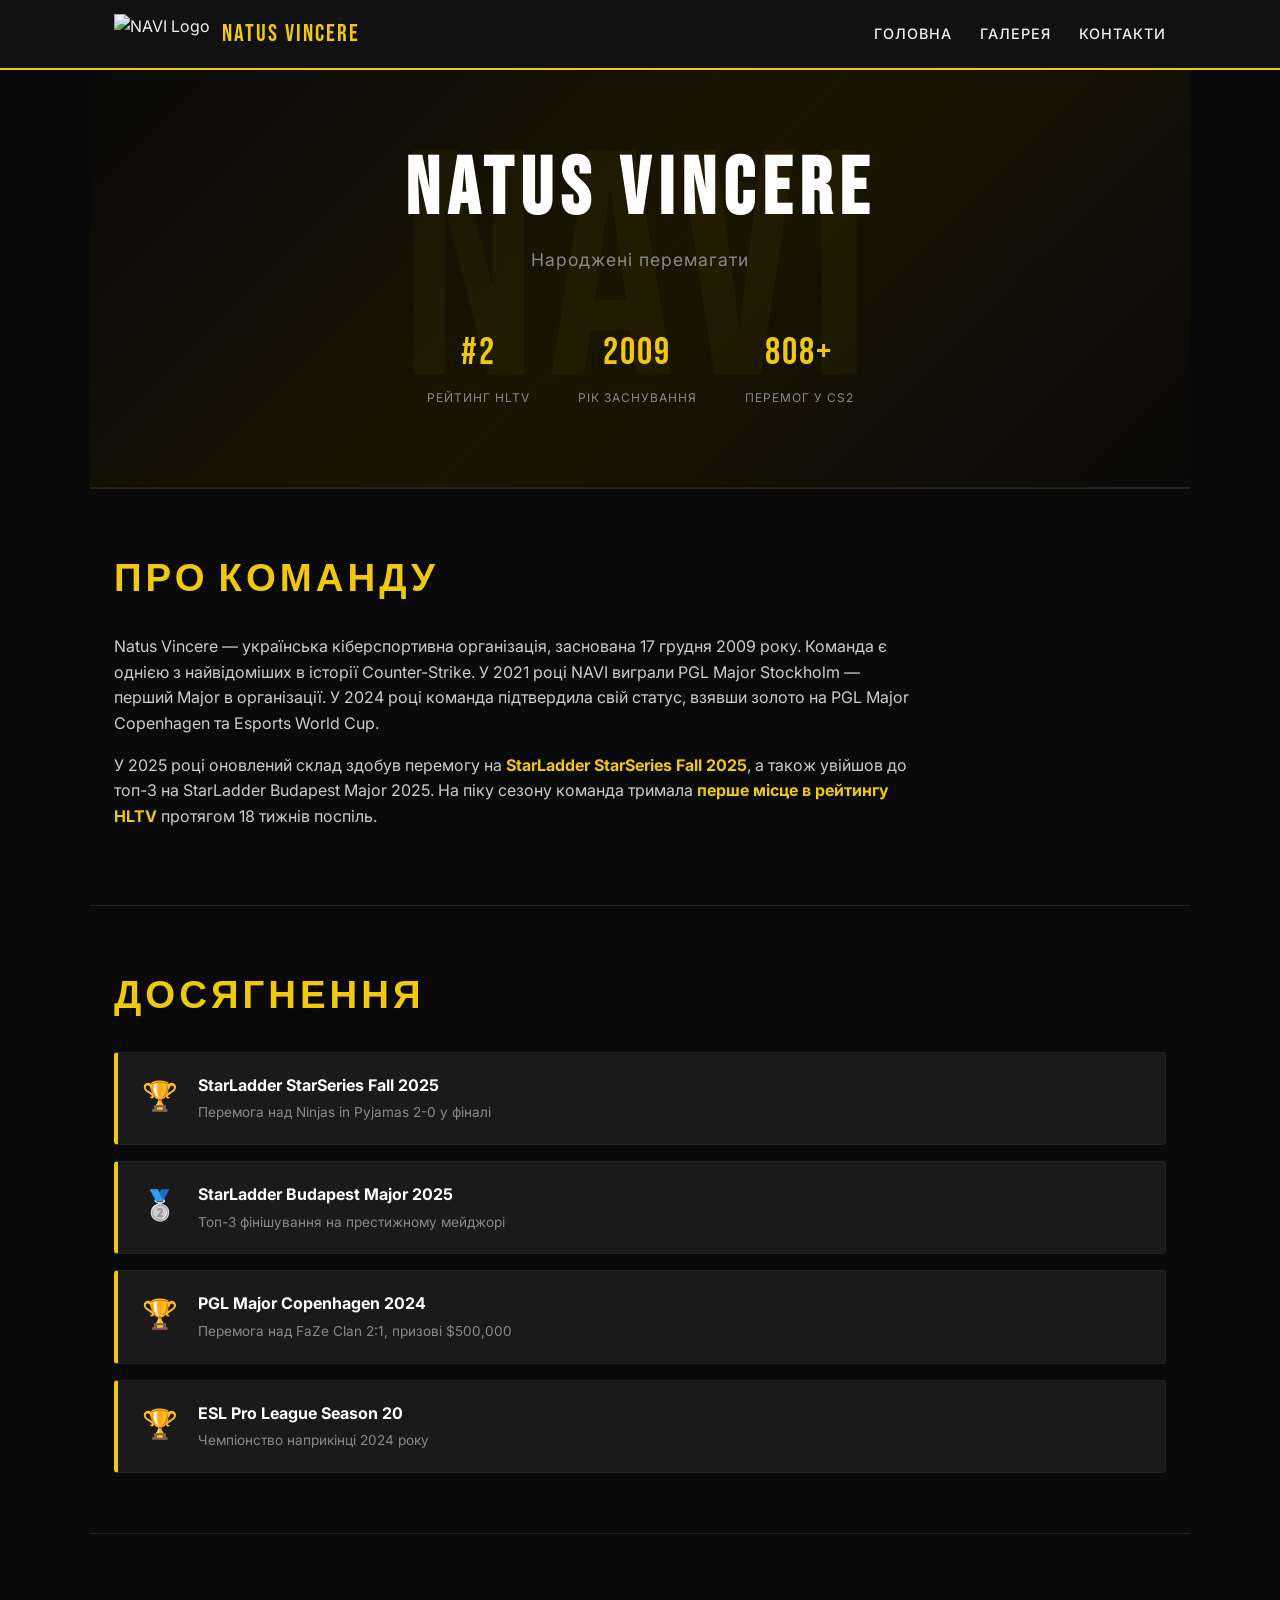
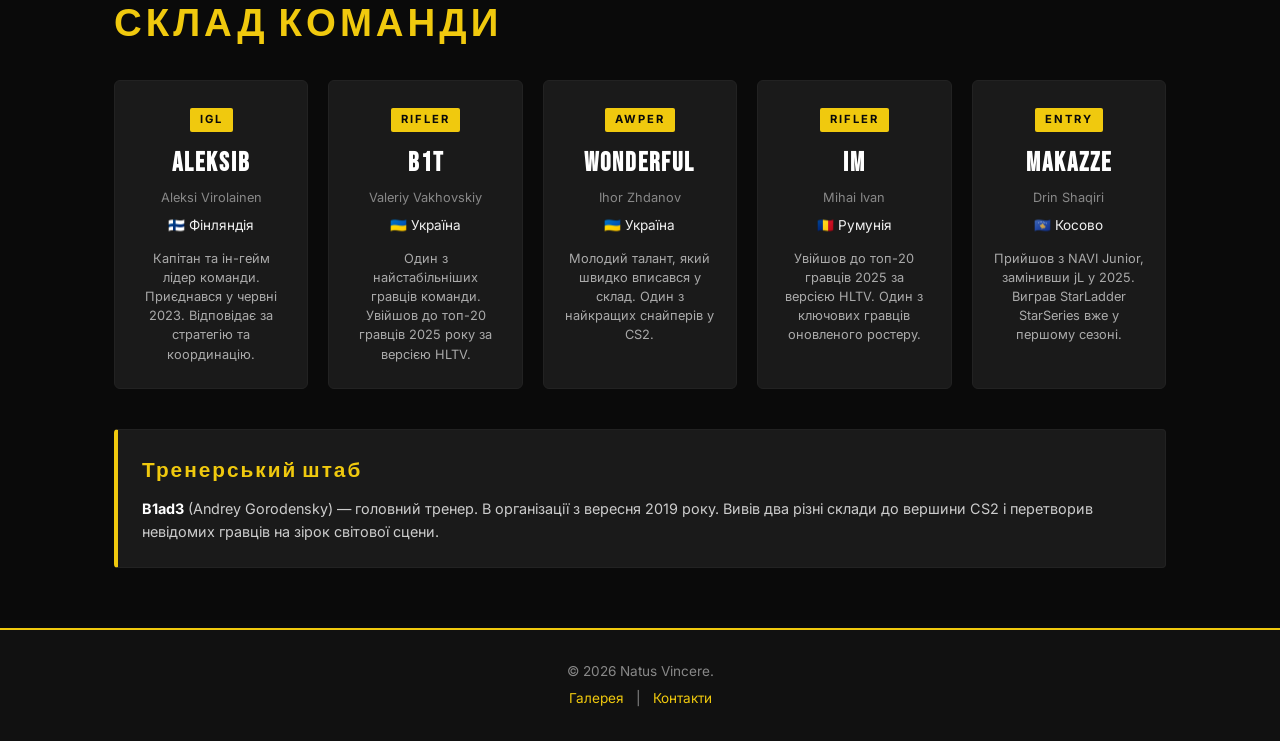
==== index.html @ b93cf388 "Add HTML and CSS project files" ====
<!DOCTYPE html>
<html lang="uk">
<head>
    <meta charset="UTF-8">
    <meta name="viewport" content="width=device-width, initial-scale=1.0">
    <title>NAVI CS2 — Natus Vincere</title>
    <link rel="stylesheet" href="style.css">
</head>
<body>

    <header>
        <nav>
            <div class="logo-area">
                <img src="photo/navi-logo.png" alt="NAVI Logo" class="nav-logo">
                <span class="team-name">NATUS VINCERE</span>
            </div>
            <ul class="nav-links">
                <li><a href="index.html">Головна</a></li>
                <li><a href="pages/gallery.html">Галерея</a></li>
                <li><a href="pages/contact.html">Контакти</a></li>
            </ul>
        </nav>
    </header>

    <main>

        <section class="hero">
            <div class="hero-content">
                <h1>NATUS VINCERE</h1>
                <p class="hero-subtitle">Народжені перемагати</p>
                <div class="hero-stats">
                    <div class="stat">
                        <span class="stat-number">#2</span>
                        <span class="stat-label">Рейтинг HLTV</span>
                    </div>
                    <div class="stat">
                        <span class="stat-number">2009</span>
                        <span class="stat-label">Рік заснування</span>
                    </div>
                    <div class="stat">
                        <span class="stat-number">808+</span>
                        <span class="stat-label">Перемог у CS2</span>
                    </div>
                </div>
            </div>
        </section>

        <section class="about">
            <h2>Про команду</h2>
            <p>
                Natus Vincere — українська кіберспортивна організація, заснована 17 грудня 2009 року.
                Команда є однією з найвідоміших в історії Counter-Strike. У 2021 році NAVI виграли
                PGL Major Stockholm — перший Major в організації. У 2024 році команда підтвердила
                свій статус, взявши золото на PGL Major Copenhagen та Esports World Cup.
            </p>
            <p>
                У 2025 році оновлений склад здобув перемогу на <strong>StarLadder StarSeries Fall 2025</strong>,
                а також увійшов до топ-3 на StarLadder Budapest Major 2025. На піку сезону команда
                тримала <strong>перше місце в рейтингу HLTV</strong> протягом 18 тижнів поспіль.
            </p>
        </section>

        <section class="achievements">
            <h2>Досягнення</h2>
            <ul class="achievements-list">
                <li>
                    <span class="trophy">🏆</span>
                    <div>
                        <strong>StarLadder StarSeries Fall 2025</strong>
                        <p>Перемога над Ninjas in Pyjamas 2-0 у фіналі</p>
                    </div>
                </li>
                <li>
                    <span class="trophy">🥈</span>
                    <div>
                        <strong>StarLadder Budapest Major 2025</strong>
                        <p>Топ-3 фінішування на престижному мейджорі</p>
                    </div>
                </li>
                <li>
                    <span class="trophy">🏆</span>
                    <div>
                        <strong>PGL Major Copenhagen 2024</strong>
                        <p>Перемога над FaZe Clan 2:1, призові $500,000</p>
                    </div>
                </li>
                <li>
                    <span class="trophy">🏆</span>
                    <div>
                        <strong>ESL Pro League Season 20</strong>
                        <p>Чемпіонство наприкінці 2024 року</p>
                    </div>
                </li>
            </ul>
        </section>

        <section class="roster">
            <h2>Склад команди</h2>
            <div class="players-grid">

                <article class="player-card">
                    <div class="player-role">IGL</div>
                    <h3 class="player-nick">Aleksib</h3>
                    <p class="player-fullname">Aleksi Virolainen</p>
                    <p class="player-country">🇫🇮 Фінляндія</p>
                    <p class="player-desc">Капітан та ін-гейм лідер команди. Приєднався у червні 2023. Відповідає за стратегію та координацію.</p>
                </article>

                <article class="player-card">
                    <div class="player-role">Rifler</div>
                    <h3 class="player-nick">b1t</h3>
                    <p class="player-fullname">Valeriy Vakhovskiy</p>
                    <p class="player-country">🇺🇦 Україна</p>
                    <p class="player-desc">Один з найстабільніших гравців команди. Увійшов до топ-20 гравців 2025 року за версією HLTV.</p>
                </article>

                <article class="player-card">
                    <div class="player-role">AWPer</div>
                    <h3 class="player-nick">w0nderful</h3>
                    <p class="player-fullname">Ihor Zhdanov</p>
                    <p class="player-country">🇺🇦 Україна</p>
                    <p class="player-desc">Молодий талант, який швидко вписався у склад. Один з найкращих снайперів у CS2.</p>
                </article>

                <article class="player-card">
                    <div class="player-role">Rifler</div>
                    <h3 class="player-nick">iM</h3>
                    <p class="player-fullname">Mihai Ivan</p>
                    <p class="player-country">🇷🇴 Румунія</p>
                    <p class="player-desc">Увійшов до топ-20 гравців 2025 за версією HLTV. Один з ключових гравців оновленого ростеру.</p>
                </article>

                <article class="player-card">
                    <div class="player-role">Entry</div>
                    <h3 class="player-nick">makazze</h3>
                    <p class="player-fullname">Drin Shaqiri</p>
                    <p class="player-country">🇽🇰 Косово</p>
                    <p class="player-desc">Прийшов з NAVI Junior, замінивши jL у 2025. Виграв StarLadder StarSeries вже у першому сезоні.</p>
                </article>

            </div>

            <div class="coach-block">
                <h3>Тренерський штаб</h3>
                <p><strong>B1ad3</strong> (Andrey Gorodensky) — головний тренер. В організації з вересня 2019 року.
                Вивів два різні склади до вершини CS2 і перетворив невідомих гравців на зірок світової сцени.</p>
            </div>
        </section>

    </main>

    <footer>
        <p>© 2026 Natus Vincere.</p>
        <p>
            <a href="pages/gallery.html">Галерея</a> |
            <a href="pages/contact.html">Контакти</a>
        </p>
    </footer>

</body>
</html>
---- style.css ----
@import url('https://fonts.googleapis.com/css2?family=Bebas+Neue&family=Inter:wght@400;500;600;700&display=swap');

*, *::before, *::after {
    margin: 0;
    padding: 0;
    box-sizing: border-box;
}

:root {
    --yellow: #f0c90e;
    --yellow-dark: #c9a800;
    --black: #0a0a0a;
    --dark: #111111;
    --dark2: #1a1a1a;
    --dark3: #222222;
    --gray: #888888;
    --light: #f0f0f0;
    --white: #ffffff;
    --font-display: 'Bebas Neue', sans-serif;
    --font-body: 'Inter', sans-serif;
}

html {
    scroll-behavior: smooth;
}

body {
    background-color: var(--black);
    color: var(--light);
    font-family: var(--font-body);
    line-height: 1.6;
}

/* --- Header & Nav --- */
header {
    background-color: var(--dark);
    border-bottom: 2px solid var(--yellow);
    position: sticky;
    top: 0;
    z-index: 100;
}

nav {
    max-width: 1100px;
    margin: 0 auto;
    padding: 14px 24px;
    display: flex;
    align-items: center;
    justify-content: space-between;
}

.logo-area {
    display: flex;
    align-items: center;
    gap: 12px;
}

.nav-logo {
    height: 40px;
    width: auto;
    object-fit: contain;
}

.team-name {
    font-family: var(--font-display);
    font-size: 1.5rem;
    color: var(--yellow);
    letter-spacing: 2px;
}

.nav-links {
    list-style: none;
    display: flex;
    gap: 28px;
}

.nav-links a {
    color: var(--light);
    text-decoration: none;
    font-size: 0.9rem;
    font-weight: 500;
    letter-spacing: 1px;
    text-transform: uppercase;
    transition: color 0.2s;
}

.nav-links a:hover {
    color: var(--yellow);
}

/* --- Hero --- */
.hero {
    background: linear-gradient(135deg, #0a0a0a 0%, #1a1500 50%, #0a0a0a 100%);
    border-bottom: 1px solid var(--dark3);
    padding: 80px 24px;
    text-align: center;
    position: relative;
    overflow: hidden;
}

.hero::before {
    content: 'NAVI';
    position: absolute;
    font-family: var(--font-display);
    font-size: 20rem;
    color: rgba(240, 201, 14, 0.04);
    top: 50%;
    left: 50%;
    transform: translate(-50%, -50%);
    pointer-events: none;
    letter-spacing: 10px;
}

.hero-content {
    max-width: 700px;
    margin: 0 auto;
    position: relative;
}

.hero-tag {
    font-size: 0.8rem;
    letter-spacing: 3px;
    text-transform: uppercase;
    color: var(--yellow);
    margin-bottom: 16px;
}

.hero h1 {
    font-family: var(--font-display);
    font-size: 5rem;
    color: var(--white);
    letter-spacing: 8px;
    line-height: 1;
    margin-bottom: 16px;
}

.hero-subtitle {
    font-size: 1.1rem;
    color: var(--gray);
    margin-bottom: 48px;
    letter-spacing: 1px;
}

.hero-stats {
    display: flex;
    justify-content: center;
    gap: 48px;
}

.stat {
    display: flex;
    flex-direction: column;
    align-items: center;
    gap: 4px;
}

.stat-number {
    font-family: var(--font-display);
    font-size: 2.4rem;
    color: var(--yellow);
    letter-spacing: 2px;
}

.stat-label {
    font-size: 0.75rem;
    text-transform: uppercase;
    letter-spacing: 1px;
    color: var(--gray);
}

/* --- Sections --- */
main section {
    max-width: 1100px;
    margin: 0 auto;
    padding: 60px 24px;
}

main section + section {
    border-top: 1px solid var(--dark3);
}

h2 {
    font-family: var(--font-display);
    font-size: 2.4rem;
    letter-spacing: 4px;
    color: var(--yellow);
    margin-bottom: 24px;
    text-transform: uppercase;
}

/* --- About --- */
.about p {
    font-size: 1rem;
    color: #cccccc;
    margin-bottom: 16px;
    max-width: 800px;
}

.about strong {
    color: var(--yellow);
}

/* --- Achievements --- */
.achievements-list {
    list-style: none;
    display: flex;
    flex-direction: column;
    gap: 16px;
}

.achievements-list li {
    display: flex;
    align-items: flex-start;
    gap: 20px;
    background: var(--dark2);
    border: 1px solid var(--dark3);
    border-left: 4px solid var(--yellow);
    padding: 20px 24px;
    border-radius: 4px;
    transition: background 0.2s;
}

.achievements-list li:hover {
    background: var(--dark3);
}

.trophy {
    font-size: 1.8rem;
    flex-shrink: 0;
}

.achievements-list strong {
    font-size: 1rem;
    color: var(--white);
    display: block;
    margin-bottom: 4px;
}

.achievements-list p {
    font-size: 0.85rem;
    color: var(--gray);
}

/* --- Roster --- */
.players-grid {
    display: grid;
    grid-template-columns: repeat(auto-fill, minmax(190px, 1fr));
    gap: 20px;
    margin-bottom: 40px;
}

.player-card {
    background: var(--dark2);
    border: 1px solid var(--dark3);
    padding: 24px 20px;
    border-radius: 6px;
    text-align: center;
    transition: border-color 0.2s, transform 0.2s;
}

.player-card:hover {
    border-color: var(--yellow);
    transform: translateY(-4px);
}

.player-role {
    display: inline-block;
    background: var(--yellow);
    color: var(--black);
    font-size: 0.7rem;
    font-weight: 700;
    letter-spacing: 2px;
    text-transform: uppercase;
    padding: 3px 10px;
    border-radius: 2px;
    margin-bottom: 12px;
}

.player-nick {
    font-family: var(--font-display);
    font-size: 1.6rem;
    letter-spacing: 2px;
    color: var(--white);
    margin-bottom: 4px;
}

.player-fullname {
    font-size: 0.8rem;
    color: var(--gray);
    margin-bottom: 6px;
}

.player-country {
    font-size: 0.85rem;
    margin-bottom: 12px;
}

.player-desc {
    font-size: 0.8rem;
    color: #aaaaaa;
    line-height: 1.5;
}

.coach-block {
    background: var(--dark2);
    border: 1px solid var(--dark3);
    border-left: 4px solid var(--yellow);
    padding: 24px;
    border-radius: 4px;
}

.coach-block h3 {
    font-family: var(--font-display);
    font-size: 1.3rem;
    letter-spacing: 2px;
    color: var(--yellow);
    margin-bottom: 10px;
}

.coach-block p {
    font-size: 0.9rem;
    color: #cccccc;
}

.coach-block strong {
    color: var(--white);
}

/* --- Sub-pages --- */
.page-section {
    max-width: 1100px;
    margin: 0 auto;
    padding: 60px 24px;
}

.page-desc {
    color: var(--gray);
    margin-bottom: 40px;
    font-size: 1rem;
}

/* Gallery */
.gallery-grid {
    display: grid;
    grid-template-columns: repeat(auto-fill, minmax(300px, 1fr));
    gap: 20px;
}

.gallery-item {
    background: var(--dark2);
    border: 1px solid var(--dark3);
    border-radius: 6px;
    overflow: hidden;
    transition: border-color 0.2s;
}

.gallery-item:hover {
    border-color: var(--yellow);
}

.gallery-item img {
    width: 100%;
    height: 200px;
    object-fit: cover;
    display: block;
}

.gallery-item figcaption {
    padding: 12px 16px;
    font-size: 0.85rem;
    color: var(--gray);
}

/* Contacts */
.contact-grid {
    display: grid;
    grid-template-columns: repeat(auto-fill, minmax(240px, 1fr));
    gap: 20px;
}

.contact-card {
    background: var(--dark2);
    border: 1px solid var(--dark3);
    padding: 24px;
    border-radius: 6px;
    transition: border-color 0.2s;
}

.contact-card:hover {
    border-color: var(--yellow);
}

.contact-card h3 {
    font-family: var(--font-display);
    font-size: 1.1rem;
    letter-spacing: 2px;
    color: var(--yellow);
    margin-bottom: 10px;
}

.contact-card a {
    color: var(--light);
    text-decoration: none;
    font-size: 0.95rem;
}

.contact-card a:hover {
    color: var(--yellow);
    text-decoration: underline;
}

.contact-card p {
    font-size: 0.95rem;
    color: #cccccc;
}

/* --- Footer --- */
footer {
    background: var(--dark);
    border-top: 2px solid var(--yellow);
    text-align: center;
    padding: 28px 24px;
    color: var(--gray);
    font-size: 0.85rem;
    line-height: 2;
}

footer a {
    color: var(--yellow);
    text-decoration: none;
    margin: 0 8px;
}

footer a:hover {
    text-decoration: underline;
}

/* --- Responsive --- */
@media (max-width: 768px) {
    .hero h1 {
        font-size: 3rem;
    }

    .hero-stats {
        gap: 24px;
    }

    nav {
        flex-direction: column;
        gap: 16px;
    }

    .nav-links {
        gap: 16px;
    }
}
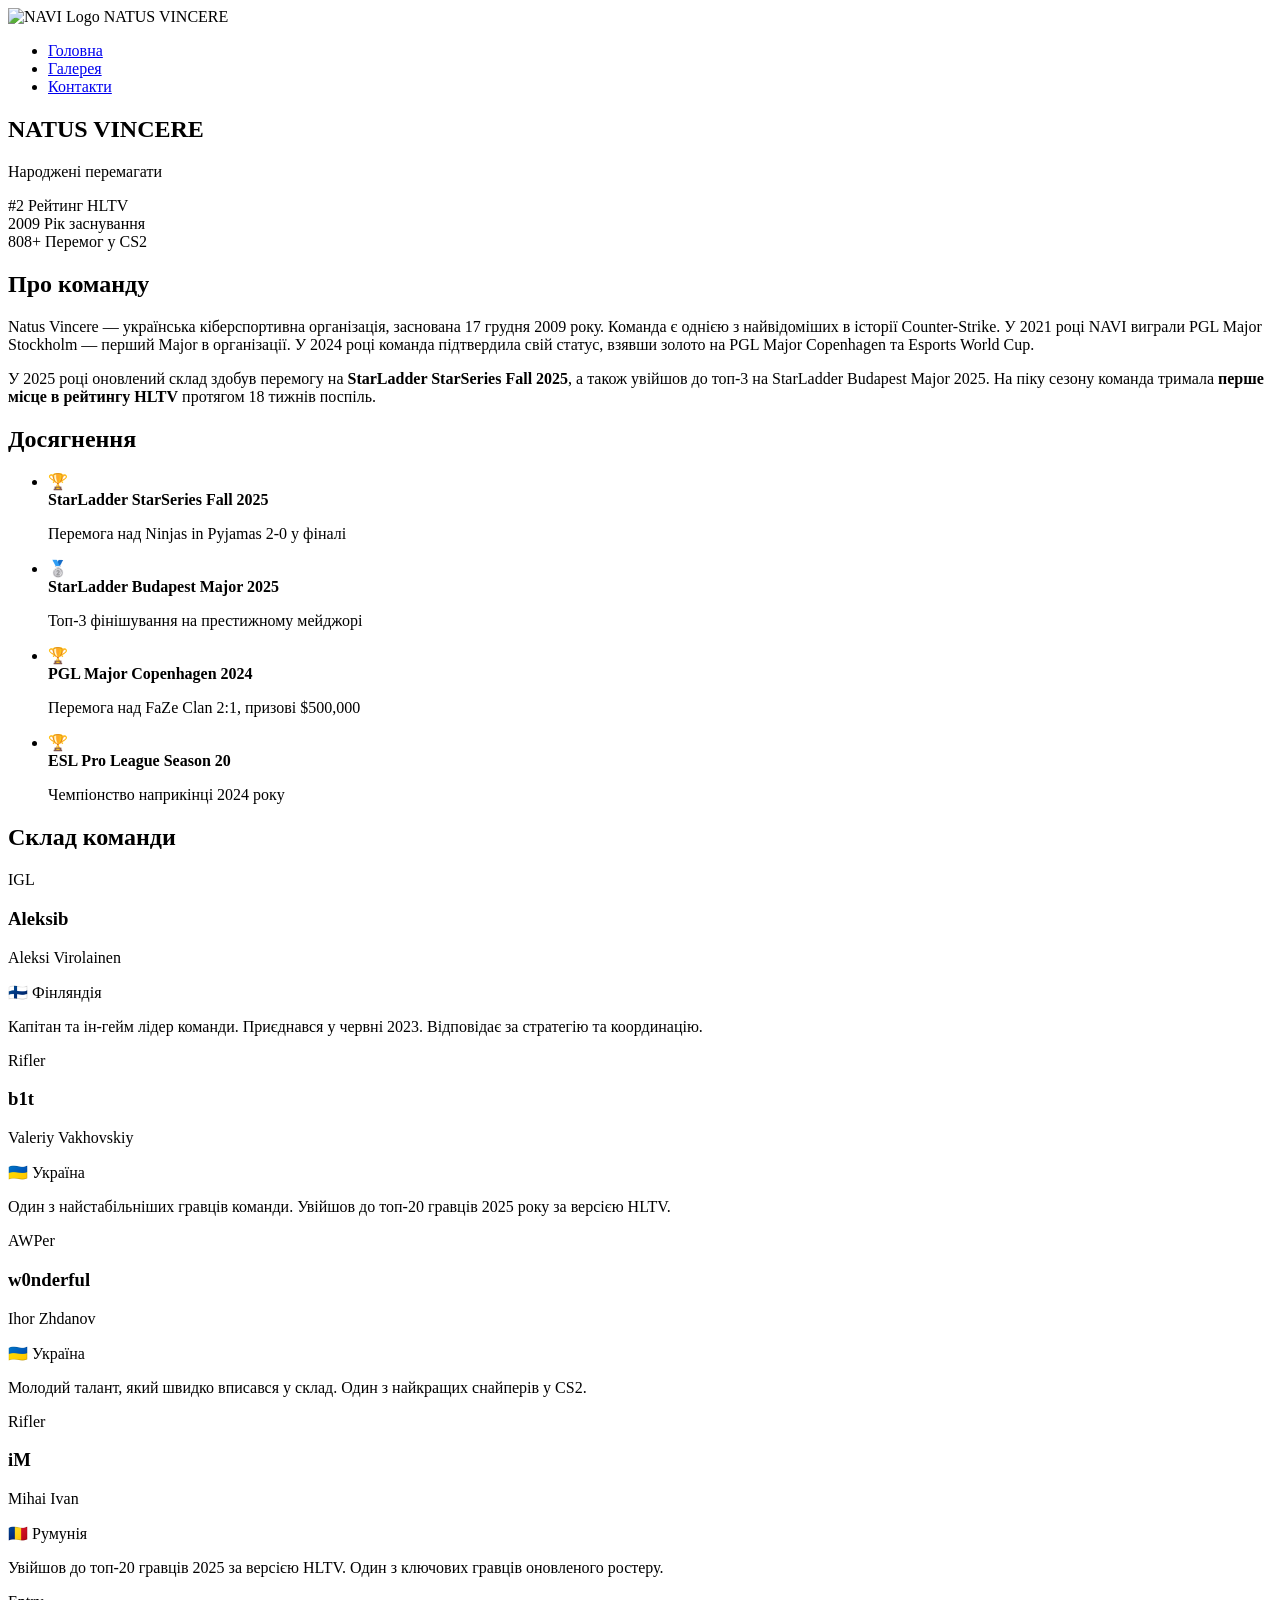
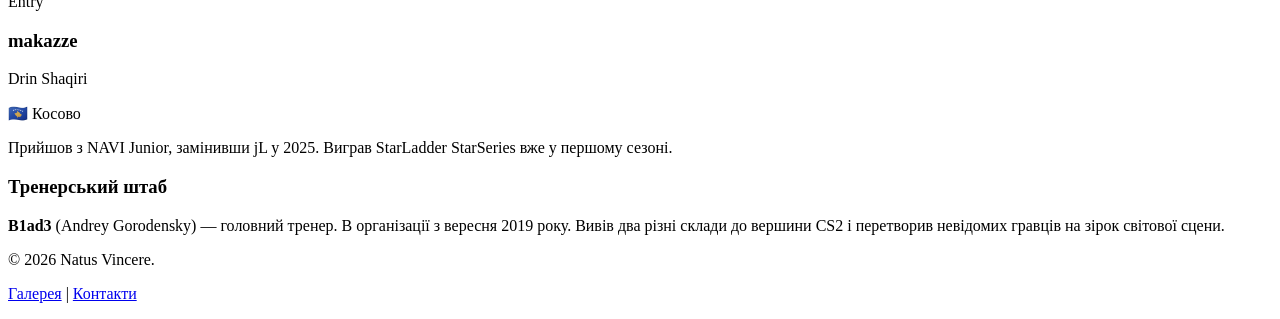
==== commit 2c5bfa54: "Homework 21.1 - HTML only without CSS" ====
--- a/index.html
+++ b/index.html
@@ -4,7 +4,7 @@
     <meta charset="UTF-8">
     <meta name="viewport" content="width=device-width, initial-scale=1.0">
     <title>NAVI CS2 — Natus Vincere</title>
-    <link rel="stylesheet" href="style.css">
+   
 </head>
 <body>
 
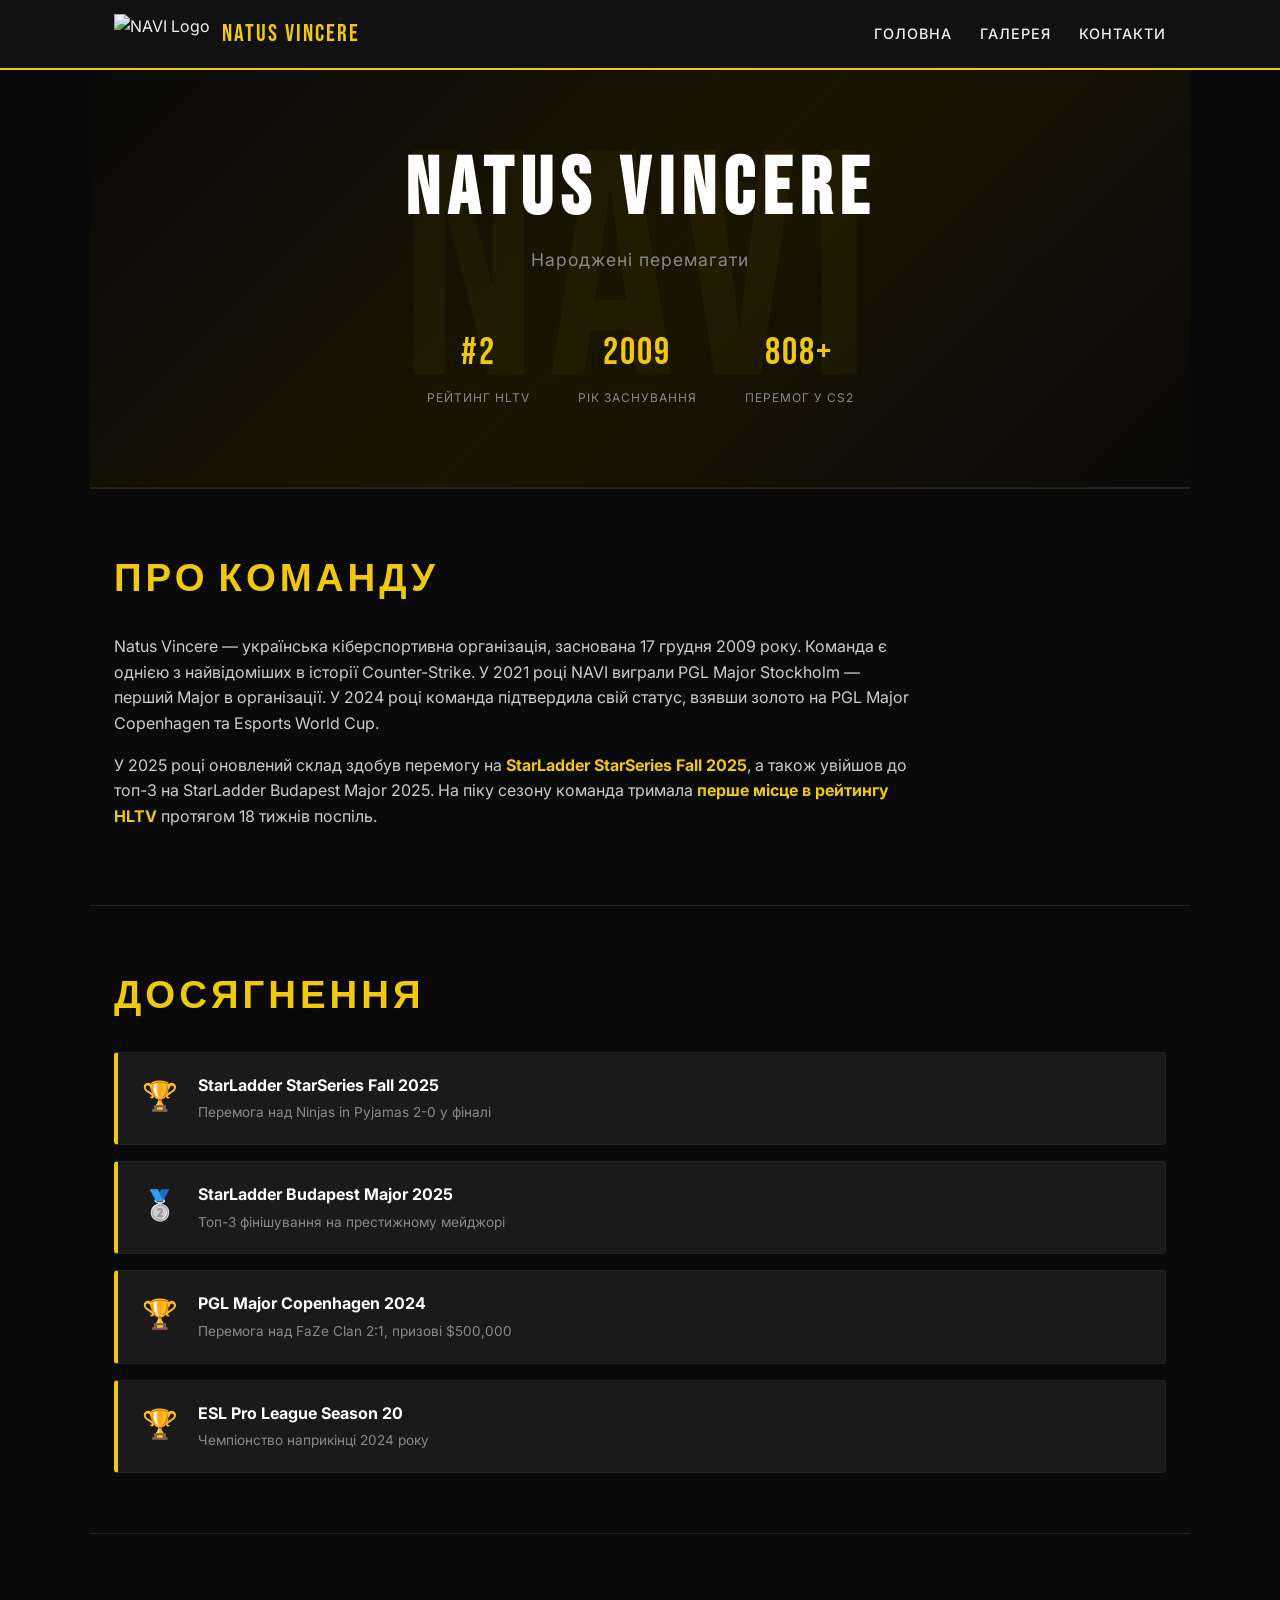
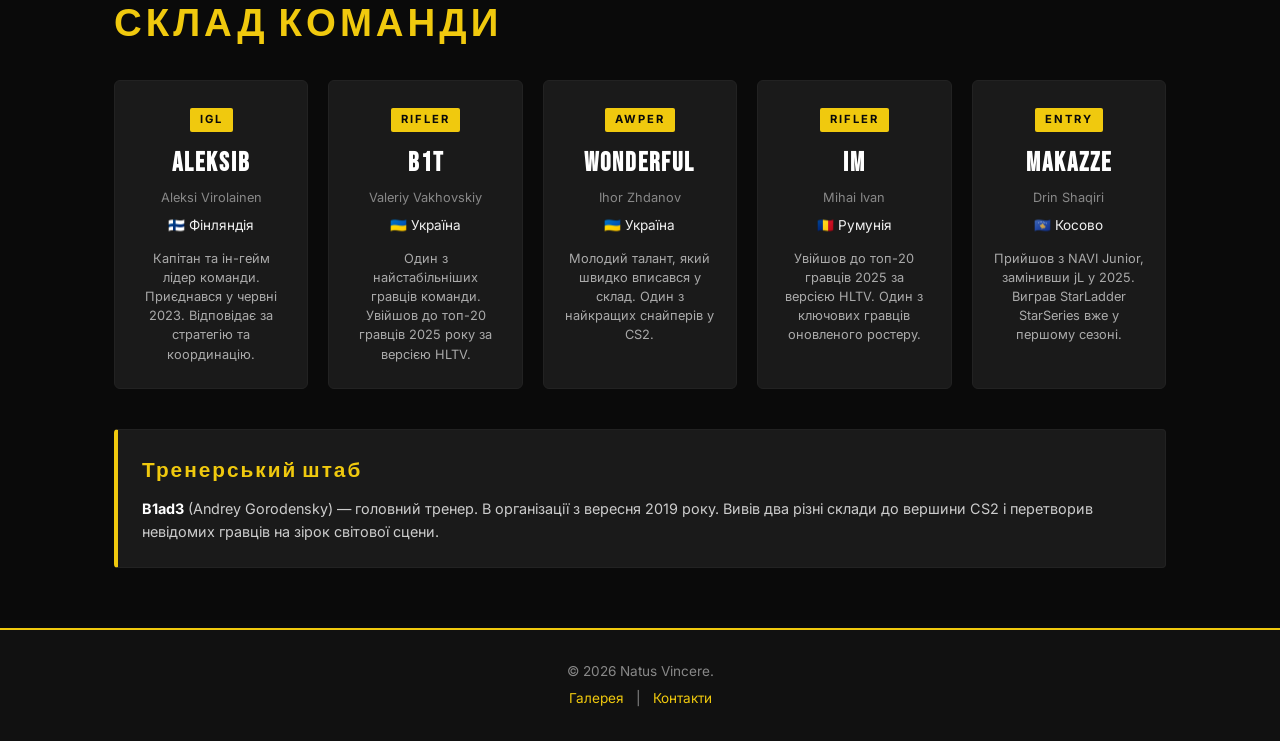
==== commit ff1c5b13: "Final structure with folders and photos" ====
--- a/index.html
+++ b/index.html
@@ -4,14 +4,14 @@
     <meta charset="UTF-8">
     <meta name="viewport" content="width=device-width, initial-scale=1.0">
     <title>NAVI CS2 — Natus Vincere</title>
-   
+    <link rel="stylesheet" href="style.css">
 </head>
 <body>
 
     <header>
         <nav>
             <div class="logo-area">
-                <img src="photo/navi-logo.png" alt="NAVI Logo" class="nav-logo">
+                <img src="https://i.pinimg.com/736x/ad/82/ac/ad82ac86bb8ade6d4bfb90843c0c3cf3.jpg" alt="NAVI Logo" class="nav-logo">
                 <span class="team-name">NATUS VINCERE</span>
             </div>
             <ul class="nav-links">
--- a/style.css
+++ b/style.css
@@ -0,0 +1,456 @@
+
+@import url('https://fonts.googleapis.com/css2?family=Bebas+Neue&family=Inter:wght@400;500;600;700&display=swap');
+
+*, *::before, *::after {
+    margin: 0;
+    padding: 0;
+    box-sizing: border-box;
+}
+
+:root {
+    --yellow: #f0c90e;
+    --yellow-dark: #c9a800;
+    --black: #0a0a0a;
+    --dark: #111111;
+    --dark2: #1a1a1a;
+    --dark3: #222222;
+    --gray: #888888;
+    --light: #f0f0f0;
+    --white: #ffffff;
+    --font-display: 'Bebas Neue', sans-serif;
+    --font-body: 'Inter', sans-serif;
+}
+
+html {
+    scroll-behavior: smooth;
+}
+
+body {
+    background-color: var(--black);
+    color: var(--light);
+    font-family: var(--font-body);
+    line-height: 1.6;
+}
+
+
+header {
+    background-color: var(--dark);
+    border-bottom: 2px solid var(--yellow);
+    position: sticky;
+    top: 0;
+    z-index: 100;
+}
+
+nav {
+    max-width: 1100px;
+    margin: 0 auto;
+    padding: 14px 24px;
+    display: flex;
+    align-items: center;
+    justify-content: space-between;
+}
+
+.logo-area {
+    display: flex;
+    align-items: center;
+    gap: 12px;
+}
+
+.nav-logo {
+    height: 40px;
+    width: auto;
+    object-fit: contain;
+}
+
+.team-name {
+    font-family: var(--font-display);
+    font-size: 1.5rem;
+    color: var(--yellow);
+    letter-spacing: 2px;
+}
+
+.nav-links {
+    list-style: none;
+    display: flex;
+    gap: 28px;
+}
+
+.nav-links a {
+    color: var(--light);
+    text-decoration: none;
+    font-size: 0.9rem;
+    font-weight: 500;
+    letter-spacing: 1px;
+    text-transform: uppercase;
+    transition: color 0.2s;
+}
+
+.nav-links a:hover {
+    color: var(--yellow);
+}
+
+
+.hero {
+    background: linear-gradient(135deg, #0a0a0a 0%, #1a1500 50%, #0a0a0a 100%);
+    border-bottom: 1px solid var(--dark3);
+    padding: 80px 24px;
+    text-align: center;
+    position: relative;
+    overflow: hidden;
+}
+
+.hero::before {
+    content: 'NAVI';
+    position: absolute;
+    font-family: var(--font-display);
+    font-size: 20rem;
+    color: rgba(240, 201, 14, 0.04);
+    top: 50%;
+    left: 50%;
+    transform: translate(-50%, -50%);
+    pointer-events: none;
+    letter-spacing: 10px;
+}
+
+.hero-content {
+    max-width: 700px;
+    margin: 0 auto;
+    position: relative;
+}
+
+.hero-tag {
+    font-size: 0.8rem;
+    letter-spacing: 3px;
+    text-transform: uppercase;
+    color: var(--yellow);
+    margin-bottom: 16px;
+}
+
+.hero h1 {
+    font-family: var(--font-display);
+    font-size: 5rem;
+    color: var(--white);
+    letter-spacing: 8px;
+    line-height: 1;
+    margin-bottom: 16px;
+}
+
+.hero-subtitle {
+    font-size: 1.1rem;
+    color: var(--gray);
+    margin-bottom: 48px;
+    letter-spacing: 1px;
+}
+
+.hero-stats {
+    display: flex;
+    justify-content: center;
+    gap: 48px;
+}
+
+.stat {
+    display: flex;
+    flex-direction: column;
+    align-items: center;
+    gap: 4px;
+}
+
+.stat-number {
+    font-family: var(--font-display);
+    font-size: 2.4rem;
+    color: var(--yellow);
+    letter-spacing: 2px;
+}
+
+.stat-label {
+    font-size: 0.75rem;
+    text-transform: uppercase;
+    letter-spacing: 1px;
+    color: var(--gray);
+}
+
+
+main section {
+    max-width: 1100px;
+    margin: 0 auto;
+    padding: 60px 24px;
+}
+
+main section + section {
+    border-top: 1px solid var(--dark3);
+}
+
+h2 {
+    font-family: var(--font-display);
+    font-size: 2.4rem;
+    letter-spacing: 4px;
+    color: var(--yellow);
+    margin-bottom: 24px;
+    text-transform: uppercase;
+}
+
+
+.about p {
+    font-size: 1rem;
+    color: #cccccc;
+    margin-bottom: 16px;
+    max-width: 800px;
+}
+
+.about strong {
+    color: var(--yellow);
+}
+
+
+.achievements-list {
+    list-style: none;
+    display: flex;
+    flex-direction: column;
+    gap: 16px;
+}
+
+.achievements-list li {
+    display: flex;
+    align-items: flex-start;
+    gap: 20px;
+    background: var(--dark2);
+    border: 1px solid var(--dark3);
+    border-left: 4px solid var(--yellow);
+    padding: 20px 24px;
+    border-radius: 4px;
+    transition: background 0.2s;
+}
+
+.achievements-list li:hover {
+    background: var(--dark3);
+}
+
+.trophy {
+    font-size: 1.8rem;
+    flex-shrink: 0;
+}
+
+.achievements-list strong {
+    font-size: 1rem;
+    color: var(--white);
+    display: block;
+    margin-bottom: 4px;
+}
+
+.achievements-list p {
+    font-size: 0.85rem;
+    color: var(--gray);
+}
+
+
+.players-grid {
+    display: grid;
+    grid-template-columns: repeat(auto-fill, minmax(190px, 1fr));
+    gap: 20px;
+    margin-bottom: 40px;
+}
+
+.player-card {
+    background: var(--dark2);
+    border: 1px solid var(--dark3);
+    padding: 24px 20px;
+    border-radius: 6px;
+    text-align: center;
+    transition: border-color 0.2s, transform 0.2s;
+}
+
+.player-card:hover {
+    border-color: var(--yellow);
+    transform: translateY(-4px);
+}
+
+.player-role {
+    display: inline-block;
+    background: var(--yellow);
+    color: var(--black);
+    font-size: 0.7rem;
+    font-weight: 700;
+    letter-spacing: 2px;
+    text-transform: uppercase;
+    padding: 3px 10px;
+    border-radius: 2px;
+    margin-bottom: 12px;
+}
+
+.player-nick {
+    font-family: var(--font-display);
+    font-size: 1.6rem;
+    letter-spacing: 2px;
+    color: var(--white);
+    margin-bottom: 4px;
+}
+
+.player-fullname {
+    font-size: 0.8rem;
+    color: var(--gray);
+    margin-bottom: 6px;
+}
+
+.player-country {
+    font-size: 0.85rem;
+    margin-bottom: 12px;
+}
+
+.player-desc {
+    font-size: 0.8rem;
+    color: #aaaaaa;
+    line-height: 1.5;
+}
+
+.coach-block {
+    background: var(--dark2);
+    border: 1px solid var(--dark3);
+    border-left: 4px solid var(--yellow);
+    padding: 24px;
+    border-radius: 4px;
+}
+
+.coach-block h3 {
+    font-family: var(--font-display);
+    font-size: 1.3rem;
+    letter-spacing: 2px;
+    color: var(--yellow);
+    margin-bottom: 10px;
+}
+
+.coach-block p {
+    font-size: 0.9rem;
+    color: #cccccc;
+}
+
+.coach-block strong {
+    color: var(--white);
+}
+
+
+.page-section {
+    max-width: 1100px;
+    margin: 0 auto;
+    padding: 60px 24px;
+}
+
+.page-desc {
+    color: var(--gray);
+    margin-bottom: 40px;
+    font-size: 1rem;
+}
+
+
+.gallery-grid {
+    display: grid;
+    grid-template-columns: repeat(auto-fill, minmax(300px, 1fr));
+    gap: 20px;
+}
+
+.gallery-item {
+    background: var(--dark2);
+    border: 1px solid var(--dark3);
+    border-radius: 6px;
+    overflow: hidden;
+    transition: border-color 0.2s;
+}
+
+.gallery-item:hover {
+    border-color: var(--yellow);
+}
+
+.gallery-item img {
+    width: 100%;
+    height: 200px;
+    object-fit: cover;
+    display: block;
+}
+
+.gallery-item figcaption {
+    padding: 12px 16px;
+    font-size: 0.85rem;
+    color: var(--gray);
+}
+
+.contact-grid {
+    display: grid;
+    grid-template-columns: repeat(auto-fill, minmax(240px, 1fr));
+    gap: 20px;
+}
+
+.contact-card {
+    background: var(--dark2);
+    border: 1px solid var(--dark3);
+    padding: 24px;
+    border-radius: 6px;
+    transition: border-color 0.2s;
+}
+
+.contact-card:hover {
+    border-color: var(--yellow);
+}
+
+.contact-card h3 {
+    font-family: var(--font-display);
+    font-size: 1.1rem;
+    letter-spacing: 2px;
+    color: var(--yellow);
+    margin-bottom: 10px;
+}
+
+.contact-card a {
+    color: var(--light);
+    text-decoration: none;
+    font-size: 0.95rem;
+}
+
+.contact-card a:hover {
+    color: var(--yellow);
+    text-decoration: underline;
+}
+
+.contact-card p {
+    font-size: 0.95rem;
+    color: #cccccc;
+}
+
+
+footer {
+    background: var(--dark);
+    border-top: 2px solid var(--yellow);
+    text-align: center;
+    padding: 28px 24px;
+    color: var(--gray);
+    font-size: 0.85rem;
+    line-height: 2;
+}
+
+footer a {
+    color: var(--yellow);
+    text-decoration: none;
+    margin: 0 8px;
+}
+
+footer a:hover {
+    text-decoration: underline;
+}
+
+
+@media (max-width: 768px) {
+    .hero h1 {
+        font-size: 3rem;
+    }
+
+    .hero-stats {
+        gap: 24px;
+    }
+
+    nav {
+        flex-direction: column;
+        gap: 16px;
+    }
+
+    .nav-links {
+        gap: 16px;
+    }
+}
